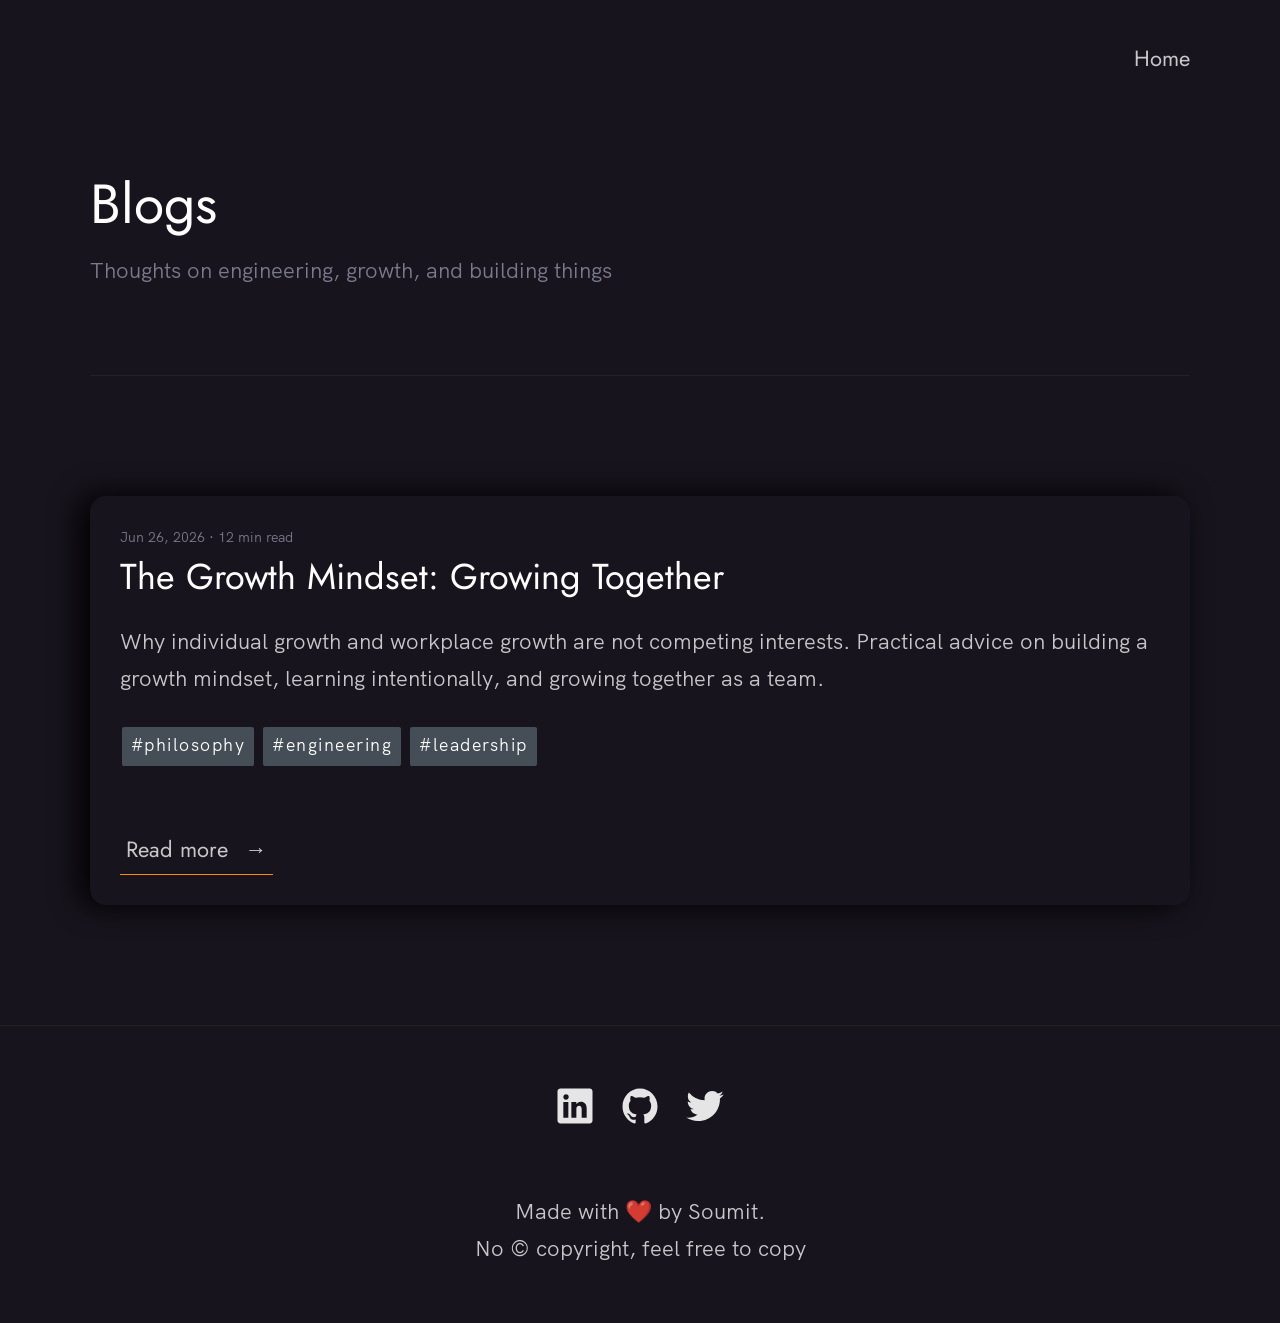
==== public/blog/index.html @ 7aa19f0e "chore: add blogging setup and first blog" ====
<!DOCTYPE html>
<html lang="en">
  <head>
    <meta charset="UTF-8" />
    <meta name="viewport" content="width=device-width, initial-scale=1.0" />
    <title>Blogs - Soumit Das</title>
    <meta name="description" content="Blog posts by Soumit Das on engineering leadership, growth mindset, web development, DevOps, Firebase, React, and more." />
    <link rel="shortcut icon" href="../favicon.ico" type="image/x-icon" />
    <link rel="preload" as="font" href="../static/fonts/HKGrotesk-Regular.woff" type="font/woff" crossorigin="anonymous" />
    <link rel="preload" as="font" href="../static/fonts/Jost-Regular.ttf" type="font/woff" crossorigin="anonymous" />
    <link rel="stylesheet" href="../static/css/style.css" />
  </head>
  <body>
    <header class="header">
      <div class="container">
        <nav class="navbar" role="navigation">
          <ul class="navbar-items">
            <li class="navbar-item">
              <a href="/" class="navbar-link">Home</a>
            </li>
          </ul>
        </nav>
        <div class="page-banner">
          <h1 class="heading-primary">Blogs</h1>
          <p class="subtitle">Thoughts on engineering, growth, and building things</p>
        </div>
      </div>
    </header>
    <main>
      <section>
        <div class="container">
          <div class="blog-posts-list">
            <article class="blog-post-item">
              <header>
                <p class="blog-post-meta">
                  <time datetime="2026-06-26">Jun 26, 2026</time>
                  <span>&middot;</span> 12 min read
                </p>
                <h3>
                  <a href="./growth-mindset-growing-together/" class="blog-post-title">
                    The Growth Mindset: Growing Together
                  </a>
                </h3>
              </header>
              <p class="blog-post-excerpt">
                Why individual growth and workplace growth are not competing interests. Practical advice on building a growth mindset, learning intentionally, and growing together as a team.
              </p>
              <div class="tags">
                <span class="tag tag-small">#philosophy</span>
                <span class="tag tag-small">#engineering</span>
                <span class="tag tag-small">#leadership</span>
              </div>
              <a href="./growth-mindset-growing-together/" class="link-text">
                Read more <span>&rarr;</span>
              </a>
            </article>
          </div>
        </div>
      </section>
    </main>
    <footer class="footer">
      <div class="container">
        <ul class="footer-social-links">
          <li class="footer-social-link-item">
            <a href="https://www.linkedin.com/in/soumitdas99" title="Link to LinkedIn Profile">
              <img src="../static/images/linkedin.svg" class="footer-social-image" alt="LinkedIn" />
            </a>
          </li>
          <li class="footer-social-link-item">
            <a href="https://github.com/soumitdas/" title="Link to Github Profile">
              <img src="../static/images/github.svg" class="footer-social-image" alt="GitHub" />
            </a>
          </li>
          <li class="footer-social-link-item">
            <a href="https://twitter.com/soumitdas99" title="Link to Twitter Profile">
              <img src="../static/images/twitter.svg" class="footer-social-image" alt="Twitter" />
            </a>
          </li>
        </ul>
        <p>
          Made with ❤️ by Soumit. <br />
          No &copy; copyright, feel free to copy
        </p>
      </div>
    </footer>
    <a href="#top" class="back-to-top" title="Back to Top">
      <img src="../static/images/arrow_up.svg" alt="Back to Top" />
    </a>
    <script src="../static/js/main.js"></script>
  </body>
</html>
---- public/static/css/style.css ----
@font-face {
  font-family: "Hk Grotesk";
  font-style: normal;
  font-weight: 400;
  src: url("../fonts/HKGrotesk-Regular.woff") format("woff");
}

@font-face {
  font-family: "Jost";
  font-style: normal;
  font-weight: 400;
  src: url("../fonts/Jost-Regular.ttf") format("woff");
}

:root {
  --font: "Hk Grotesk", sans-serif;
  --font-size-small: 1.8rem;
  --font-size-normal: 2.2rem;
  --font-size-medium: 2.8rem;
  --font-size-medium-1: 3.6rem;
  --font-size-large: 5.5rem;
  --font-size-extra-large: 7.5rem;

  --line-height-normal: 1.7;
  --line-height-small: 1.2;

  --orange: #ff8a00;
  --black: #17141d;
  --white: #fff;
  --white-1: #e5e5e6da;
  --light-dark: #7a7a8c;
  --tag-bg: #454e56;
  --gradient: linear-gradient(90deg, var(--orange), #e52e71);

  --border-bottom: #7a7a8c;
  --border-light: 1px solid rgb(36, 35, 35);

  --container-max-width: 1180px;
  --container-normal-width: 800px;
  --container-medium-width: 700px;
  --container-small-width: 500px;

  --gutter-huge: 12rem;
  --gutter-medium: 6rem;
  --gutter-normal: 3rem;
  --gutter-small: 2.5rem;
  --gutter-small-1: 2.5rem;
  --gutter-extra-small: 2rem;
}

* {
  margin: 0;
  padding: 0;
  box-sizing: inherit;
}

html {
  font-size: 62.5%;
  box-sizing: border-box;
  scroll-behavior: smooth;
  scroll-padding-top: 2.5rem;
}

@media (max-width: 1000px) {
  html {
    font-size: 52%;
  }
}

body {
  font-size: var(--font-size-normal);
  font-family: var(--font);
  font-weight: 400;
  color: var(--white-1);
  line-height: var(--line-height-normal);
  background: var(--black);
  overflow-x: hidden;
}

img {
  object-fit: contain;
  max-width: 100%;
}

.container {
  max-width: var(--container-max-width);
  margin: 0 auto;
}

@media (max-width: 1340px) {
  .container {
    max-width: 1100px;
  }
}

@media (max-width: 1240px) {
  .container {
    padding: 0 var(--gutter-normal);
  }
}
@media (max-width: 600px) {
  .container {
    max-width: 0 var(--gutter-normal);
  }
}

section {
  padding: var(--gutter-huge) 0;
  border-bottom: var(--border-light);
}

/*typography*/
h1,
h2,
h3 {
  font-family: "Jost", sans-serif;
  line-height: var(--line-height-small);
  font-weight: 400;
  color: var(--white);
}

.heading-primary {
  line-height: 1;
  font-size: var(--font-size-extra-large);
  font-weight: 400;
}

h2 {
  font-size: var(--font-size-large);
  margin-bottom: var(--gutter-medium);
}

h2::after {
  content: "";
  display: block;
  height: 2px;
  width: 10rem;
  background: var(--gradient);
  margin: var(--gutter-small) 0;
}

h3 {
  font-size: var(--font-size-medium-1);
  margin-bottom: var(--gutter-small);
}

@media (max-width: 500px) {
  .heading-primary {
    font-size: var(--font-size-large);
  }

  h2 {
    font-size: var(--font-size-medium-1);
  }

  h3 {
    font-size: var(--font-size-medium);
  }
}

p {
  margin: var(--gutter-small-1) 0;
}

/* @media (max-width: 900px) {
 .heading-primary {
    font-size: var(--font-size-large);
  }

  p {
    max-width: var(--container-small-width);
  }
} */

/*nav*/
.navbar {
  display: flex;
  justify-content: flex-end;
  padding: var(--gutter-normal) 0;
}

.navbar-items {
  display: flex;
  list-style: none;
}

.navbar-item:not(:last-child) {
  margin-right: var(--gutter-normal);
}

@media (max-width: 500px) {
  .navbar {
    justify-content: center;
  }
}

/* @media (max-width: 400px) {
  .navbar-item:not(:last-child) {
    margin-right: var(--gutter-normal);
  }
} */

@media (max-width: 300ox) {
  .navbar {
    font-size: var(--font-size-small);
  }
}

.navbar-link {
  position: relative;
  display: inline-block;
  padding: 1rem 0;
  text-decoration: none;
  color: inherit;
}

.navbar-link:hover {
  background: var(--gradient);
  text-shadow: none;
  -webkit-text-fill-color: transparent;
  -webkit-background-clip: text;
  background-clip: text;
}

/* links and button */
a {
  color: var(--white);
  font-weight: 400;
  font-family: "Jost", sans-serif;
  outline: 2px solid transparent;
}

::-moz-focus-inner {
  border: 0;
}

button:focus,
a:focus {
  outline: 2px solid var(--orange);
}

body:not(.user-is-tabbing) button:focus,
body:not(.user-is-tabbing) a:focus {
  outline: none;
}

.link:hover {
  color: var(--orange);
}

.button {
  position: relative;
  display: inline-block;
  padding: 1rem 4.2rem;
  text-decoration: none;
  color: inherit;
  border: 1px solid var(--orange);
  font-weight: 400;
}

.button:focus {
  outline: none;
}

.button::after {
  content: "";
  display: block;
  position: absolute;
  top: 0;
  left: 0;
  right: 100%;
  background: var(--white);
  height: 100%;
  z-index: -1;
  transition: all 0.2s cubic-bezier(1, 0.68, 0.16, 0.9);
}

.button:hover::after,
.button:focus::after {
  right: 0;
  background: var(--gradient);
}

.button-orange {
  background: var(--gradient);
  transition: all 0.2s;
}

.button-orange::after {
  display: none;
}

.button-orange:hover,
.button-orange:focus {
  background: transparent;
}

.link-text {
  position: relative;
  display: inline-block;
  padding: 0.6rem;
  color: inherit;
  text-decoration: none;
  border-bottom: 1px solid var(--orange);
}

.link-text::after {
  content: "";
  display: block;
  position: absolute;
  top: 0;
  left: 0;
  right: 100%;
  background: var(--white);
  height: 100%;
  z-index: -1;
  transition: all 0.2s cubic-bezier(1, 0.68, 0.16, 0.9);
}

.link-text:focus {
  outline: none;
}

.link-text:hover::after,
.link-text:focus:after {
  right: 0;
  background: var(--gradient);
}

.link-text span {
  padding-left: 1rem;
  font-family: sans-serif;
}

/* Skills */
.skills {
  display: flex;
  justify-content: space-between;
}

.skills-icon {
  height: 6.5rem;
  max-width: 18rem;
}

.skills::-webkit-scrollbar {
  width: 10px;
  height: 10px;
}
.skills::-webkit-scrollbar-thumb {
  background: #201c29;
  border-radius: 10px;
  box-shadow: inset 2px 2px 2px hsla(0, 0%, 100%, 0.25),
    inset -2px -2px 2px rgba(0, 0, 0, 0.25);
}

.skills::-webkit-scrollbar-track {
  background: linear-gradient(90deg, #201c29, #201c29 1px, #17141d 0, #17141d);
}

@media (max-width: 1240px) {
  .skills {
    overflow-x: scroll;
    padding: var(--gutter-normal);
  }

  .skills-icon:not(:last-of-type) {
    margin-right: var(--gutter-medium);
  }
}

/* ----- Back to Top ----- */

.back-to-top {
  position: fixed;
  bottom: 4rem;
  right: 4rem;
  display: flex;
  justify-content: center;
  align-items: center;
  height: 5.5rem;
  width: 5.5rem;
  background: var(--gradient);
  border-radius: 50%;
  z-index: 10;
  visibility: hidden;
  transition: all 0.4s;
}

.back-to-top img {
  height: 70%;
}

@media (max-width: 900px) {
  .back-to-top {
    right: 2rem;
  }
}

@media (max-width: 500px) {
  .back-to-top {
    right: 1rem;
  }
}

/* Project Cards */

.project-card {
  padding: var(--gutter-normal);
  border-radius: 16px;
  background: var(--black);
  box-shadow: -1rem 0 3rem #000;
  display: flex;
  align-items: center;
  transition: 0.2s;
  margin: 0;
  scroll-snap-align: start;
  clear: both;
  position: relative;
}

.project-card:hover {
  transform: translateY(-1rem);
}

.project-card:not(:last-child) {
  margin-bottom: var(--gutter-normal);
}

@media (max-width: 900px) {
  .project-card {
    align-items: initial;
    flex-direction: column;
  }
}

.project-image {
  margin-bottom: var(--gutter-normal);
}

/* .project-image img {
  border-top-left-radius: 16px;
  border-top-right-radius: 16px;
} */

.project-text {
  flex: 0 0 30%;
  /* padding: 0 var(--gutter-normal); */
}

.project-text h3:hover {
  background: var(--gradient);
  text-shadow: none;
  -webkit-text-fill-color: transparent;
  -webkit-background-clip: text;
  background-clip: text;
}

.project-text ul {
  list-style-position: inside;
  margin-bottom: var(--gutter-normal);
}

.project-links {
  display: flex;
  align-items: center;
}

.project-source {
  display: block;
  height: 3rem;
  margin-left: var(--gutter-normal);
  transition: all 0.3s;
}

.project-source:hover {
  transform: scale(1.2);
}

@media (min-width: 901px) {
  .project-image {
    flex: 1;
    margin-right: var(--gutter-medium);
    margin-bottom: 0;
  }
  /* .project-image img {
    border-top-left-radius: 16px;
    border-bottom-left-radius: 16px;
  } */

  .project-text {
    flex: 0 0 30%;
    /* padding: var(--gutter-normal) 0; */
  }
}

.show-more-button {
  text-align: center;
  margin-top: var(--gutter-medium);
}

/* Tags */
.tags:not(:last-child) {
  margin-bottom: var(--gutter-normal);
}

.tag {
  display: inline-block;
  border-radius: 3px;
  padding: 0.2em 0.5em 0.3em;
  border-radius: 2px;
  background: var(--tag-bg);
  color: var(--white);
  font-weight: 600;
  letter-spacing: 0.1ch;
  margin: 0.25em 0.1em;
}

.tag-small {
  font-size: 0.8em;
  display: inline-block;
  letter-spacing: 0.15ch;
  font-weight: 400;
}

.tag-large {
  font-size: 1.2em;
  border-radius: 4px;
}

.tag-javascript {
  background: #f0db4f;
  color: black;
}

.tag-vue {
  background: #41b883;
  color: #35495e;
}

.tag-node {
  background: #026e00;
  color: white;
}

.tag-mongo {
  background: #13aa52;
  color: #ececea;
}

.tag-purple {
  color: white;
  background: #6675e0;
}

.tag-react {
  color: #00d8ff;
  background: #222;
}

.tag-firebase {
  background: #ffcb2b;
  color: #12181a;
}

.tag-danger {
  background: hsl(348, 100%, 61%);
  color: #fff;
}

/* Blog cards */
.blogs-list {
  display: flex;
  padding: var(--gutter-small);
  overflow-x: auto;
}

.blogs-list::-webkit-scrollbar {
  width: 10px;
  height: 10px;
}
.blogs-list::-webkit-scrollbar-thumb {
  background: #201c29;
  border-radius: 10px;
  box-shadow: inset 2px 2px 2px hsla(0, 0%, 100%, 0.25),
    inset -2px -2px 2px rgba(0, 0, 0, 0.25);
}

.blogs-list::-webkit-scrollbar-track {
  background: linear-gradient(90deg, #201c29, #201c29 1px, #17141d 0, #17141d);
}

.card {
  height: 550px;
  width: 400px;
  min-width: 350px;
  padding: var(--gutter-normal);
  border-radius: 16px;
  background: var(--black);
  box-shadow: -1rem 0 3rem #000;
  display: flex;
  flex-direction: column;
  transition: 0.2s;
  margin: 0;
  scroll-snap-align: start;
  clear: both;
  position: relative;
}

@media (max-width: 1000px) {
  .card {
    height: 450px;
    width: 300px;
  }
}

.card .buttons {
  margin: 0.5rem 0;
}
.card .button {
  font-size: 14px;
}

.card:focus-within ~ .card,
.card:hover ~ .card {
  transform: translateX(130px);
}

.card:hover {
  transform: translateY(-1rem);
}

.card:not(:first-child) {
  margin-left: -130px;
}

.card-header {
  margin-bottom: 1rem;
}

.card-header p {
  font-size: 14px;
  margin: 0 0 1rem;
  color: var(--light-dark);
}

.card-header h3 {
  margin: 0.25rem 0 auto;
  text-decoration: none;
  border: 0;
  display: inline-block;
}

.card-header h3:hover {
  background: var(--gradient);
  text-shadow: none;
  -webkit-text-fill-color: transparent;
  -webkit-background-clip: text;
  background-clip: text;
}

.card-header h3 span {
  -webkit-text-fill-color: initial;
}

.card-title-link {
  color: inherit;
  text-decoration: none;
}

.card-content {
  margin-top: 1rem;
  margin-bottom: auto;
}

.card-content p {
  margin: 0 0 1rem;
}

/* .header {
  height: 100vh;
} */

.home-banner {
  display: flex;
  padding: var(--gutter-huge) 0;
  border-bottom: var(--border-light);
}

.banner-text {
  flex: 1;
}

.banner-image {
  flex: 0 0 30%;
  max-width: 30rem;
  max-height: 30rem;
  align-items: center;
  margin: 0 var(--gutter-huge);
  border-radius: 9999px;
  background: var(--gradient);
}

.banner-image img {
  display: block;
  margin: 0 auto;
  /* box-shadow: 0 1px 3px 0 rgba(0, 0, 0, 0.1), 0 1px 2px 0 rgba(0, 0, 0, 0.06);
  border-width: 4px;
  border-color: rgba(255, 255, 255, 1); */
  border-radius: 9999px;
}

@media (max-width: 900px) {
  .home-banner {
    align-items: initial;
    flex-direction: column;
  }

  .banner-image {
    margin: 0 auto;
    margin-bottom: var(--gutter-medium);
  }
}

/* Footer */
.footer {
  text-align: center;
  padding: var(--gutter-normal) 0;
}

.footer-social-links {
  display: flex;
  justify-content: center;
  padding: var(--gutter-normal) 0;
  list-style: none;
}

.footer-social-link-item:not(:last-of-type) {
  margin-right: var(--gutter-small);
}

.footer-social-image {
  height: 4rem;
}

.footer-github-buttons {
  display: flex;
  justify-content: center;
}

.footer-github-buttons iframe {
  height: 2.5rem;
  width: 84px;
  transform: translateY(3px);
}

/* Blog list page */
.page-banner {
  padding: var(--gutter-medium) 0;
  border-bottom: var(--border-light);
}

.page-banner .heading-primary {
  font-size: var(--font-size-large);
}

.page-banner .subtitle {
  font-size: var(--font-size-normal);
  color: var(--light-dark);
  margin-top: var(--gutter-extra-small);
}

.blog-posts-list {
  display: flex;
  flex-direction: column;
  gap: var(--gutter-normal);
}

.blog-post-item {
  padding: var(--gutter-normal);
  border-radius: 16px;
  background: var(--black);
  box-shadow: -1rem 0 3rem #000;
  transition: 0.2s;
}

.blog-post-item:hover {
  transform: translateY(-0.5rem);
}

.blog-post-meta {
  font-size: 14px;
  color: var(--light-dark);
  margin: 0 0 0.5rem;
}

.blog-post-title {
  text-decoration: none;
  color: var(--white);
  display: inline-block;
}

.blog-post-title:hover {
  background: var(--gradient);
  text-shadow: none;
  -webkit-text-fill-color: transparent;
  -webkit-background-clip: text;
  background-clip: text;
}

.blog-post-excerpt {
  color: var(--white-1);
  margin: var(--gutter-small-1) 0;
}

.blog-post-item .link-text {
  margin-top: var(--gutter-small-1);
  display: inline-block;
}

/* Blog article / detail page */
.container-narrow {
  max-width: var(--container-normal-width);
  margin: 0 auto;
}

.blog-article {
  padding: var(--gutter-medium) 0;
}

@media (max-width: 600px) {
  .blog-article {
    padding: var(--gutter-normal) 0;
  }
}

.blog-article-header {
  margin-bottom: var(--gutter-medium);
  border-bottom: var(--border-light);
  padding-bottom: var(--gutter-normal);
}

/* Table of Contents */
.toc {
  margin-bottom: var(--gutter-normal);
  padding: 1.6rem 2rem;
  border-radius: 12px;
  background: #1f1b29;
  border: var(--border-light);
}

.toc ol {
  list-style: none;
  counter-reset: toc;
  margin: 0;
  padding: 0;
}

.toc ol li {
  position: relative;
  padding-left: 2rem;
}

.toc ol li::before {
  counter-increment: toc;
  content: counter(toc, decimal-leading-zero);
  position: absolute;
  left: 0;
  top: 0;
  font-size: 1.2rem;
  color: var(--light-dark);
  font-variant-numeric: tabular-nums;
}

.toc li:not(:last-child) {
  margin-bottom: 0.8rem;
}

.toc a {
  text-decoration: none;
  color: var(--light-dark);
  font-family: var(--font);
  font-size: 1.6rem;
  line-height: 1.4;
  border-bottom: 1px solid transparent;
  transition: color 0.2s, border-color 0.2s;
}

.toc a:hover,
.toc a:focus {
  color: var(--white);
  border-bottom-color: var(--orange);
}

.toc-desktop {
  display: none;
}

.toc-mobile {
  display: block;
}

.toc-mobile summary {
  cursor: pointer;
  color: var(--white);
  font-size: var(--font-size-normal);
  font-weight: 400;
}

.toc-mobile summary::-webkit-details-marker {
  color: var(--orange);
}

@media (min-width: 1100px) {
  .blog-article .container-narrow {
    max-width: calc(var(--container-normal-width) + 24rem);
  }

  .blog-article-layout {
    display: grid;
    grid-template-columns: 18rem minmax(0, var(--container-normal-width));
    column-gap: 6rem;
    align-items: start;
  }

  .blog-article-header {
    grid-column: 1 / -1;
    max-width: none;
  }

  .blog-article-content {
    grid-column: 2;
    display: block;
  }

  .blog-article-content > h2:first-of-type {
    margin-top: 0;
  }

  .toc-desktop {
    display: block;
    grid-column: 1;
    grid-row: 2;
    align-self: start;
    position: sticky;
    width: 18rem;
    max-height: calc(100vh - 8rem);
    overflow-y: auto;
    background: transparent;
    border: none;
    padding: 0;
    top: 2rem;
  }

  .toc-desktop::before {
    content: "";
    display: block;
    width: 1px;
    height: 100%;
    background: var(--border-light);
    position: absolute;
    left: 0;
    top: 0;
  }

  .toc-desktop ol {
    padding-left: 1.6rem;
  }

  .toc-desktop a {
    display: block;
  }

  .toc-mobile {
    display: none;
  }
}

.blog-article-header h1 {
  font-size: var(--font-size-large);
  margin-top: var(--gutter-small);
}

.blog-article-content h2 {
  font-size: var(--font-size-medium-1);
  margin-top: var(--gutter-medium);
  margin-bottom: var(--gutter-small);
  scroll-margin-top: 3rem;
}

.blog-article-content h2::after {
  width: 6rem;
}

.blog-article-content h2:target {
  color: var(--orange);
}

.blog-article-content p {
  margin: var(--gutter-small-1) 0;
  line-height: var(--line-height-normal);
}

.blog-article-content ul,
.blog-article-content ol {
  margin: var(--gutter-small-1) 0;
  padding-left: var(--gutter-normal);
}

.blog-article-content li {
  margin-bottom: 0.5rem;
}

.blog-article-content pre {
  background: #1a1a2e;
  border-radius: 8px;
  padding: var(--gutter-normal);
  overflow-x: auto;
  margin: var(--gutter-small-1) 0;
  font-size: var(--font-size-small);
  line-height: 1.5;
}

.blog-article-content code {
  font-family: "SF Mono", "Fira Code", "Fira Mono", monospace;
  font-size: 0.9em;
}

.blog-article-content p code {
  background: #1a1a2e;
  padding: 0.2em 0.4em;
  border-radius: 4px;
}

.blog-article-footer-note {
  margin-top: var(--gutter-medium);
  padding-top: var(--gutter-normal);
  border-top: var(--border-light);
  font-size: var(--font-size-small);
  color: var(--light-dark);
}

.blog-article-footer-note a {
  color: var(--orange);
}

@media (max-width: 600px) {
  .blog-article-header h1 {
    font-size: var(--font-size-medium-1);
  }
}
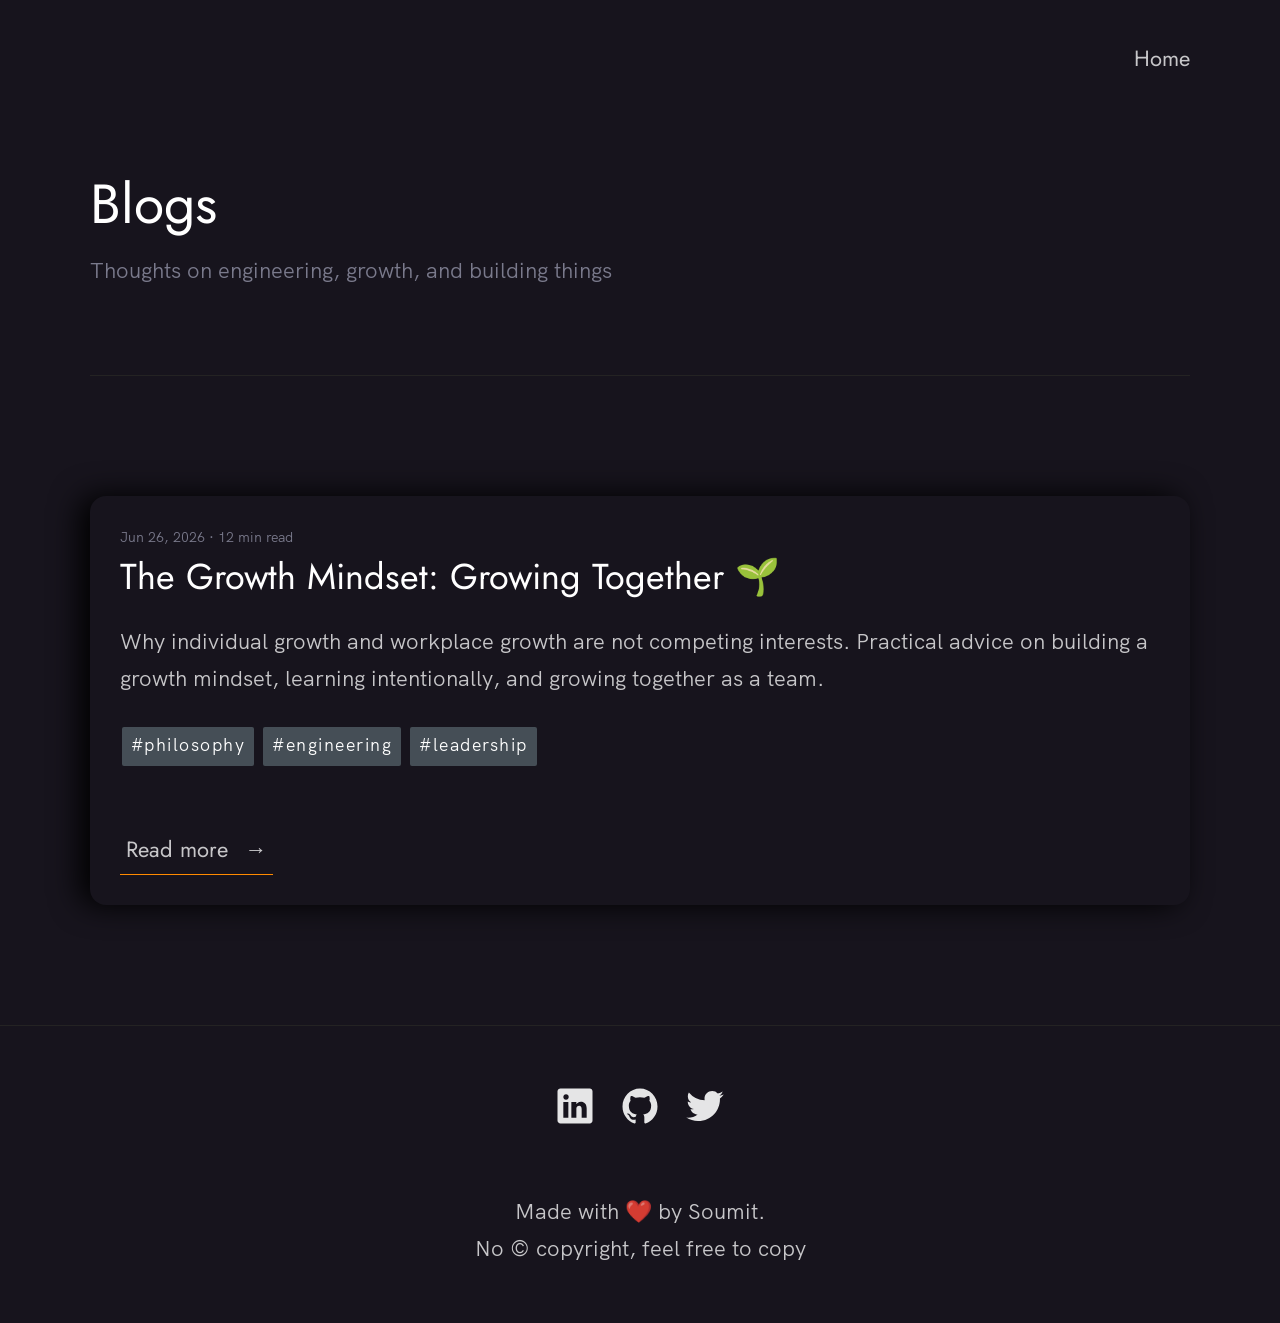
==== commit 7a82182d: "chore: add basic og tags" ====
--- a/public/blog/index.html
+++ b/public/blog/index.html
@@ -4,7 +4,15 @@
     <meta charset="UTF-8" />
     <meta name="viewport" content="width=device-width, initial-scale=1.0" />
     <title>Blogs - Soumit Das</title>
-    <meta name="description" content="Blog posts by Soumit Das on engineering leadership, growth mindset, web development, DevOps, Firebase, React, and more." />
+    <meta name="description" content="Blog posts by Soumit Das on engineering leadership, growth mindset, LLM, AI Coding, AI Workflows, TypeScript, NestJS, MongoDB, AWS etc" />
+    <link rel="canonical" href="https://www.soumitdas.com/blog/" />
+    <meta property="og:title" content="Blogs - Soumit Das" />
+    <meta property="og:description" content="Blog posts by Soumit Das on engineering leadership, growth mindset, LLM, AI Coding, AI Workflows, TypeScript, NestJS, MongoDB, AWS etc" />
+    <meta property="og:type" content="website" />
+    <meta property="og:url" content="https://www.soumitdas.com/blog/" />
+    <meta name="twitter:card" content="summary_large_image" />
+    <meta name="twitter:title" content="Blogs - Soumit Das" />
+    <meta name="twitter:description" content="Blog posts by Soumit Das on engineering leadership, growth mindset, LLM, AI Coding, AI Workflows, TypeScript, NestJS, MongoDB, AWS etc" />
     <link rel="shortcut icon" href="../favicon.ico" type="image/x-icon" />
     <link rel="preload" as="font" href="../static/fonts/HKGrotesk-Regular.woff" type="font/woff" crossorigin="anonymous" />
     <link rel="preload" as="font" href="../static/fonts/Jost-Regular.ttf" type="font/woff" crossorigin="anonymous" />
@@ -39,6 +47,7 @@
                 <h3>
                   <a href="./growth-mindset-growing-together/" class="blog-post-title">
                     The Growth Mindset: Growing Together
+                    <span>🌱</span>
                   </a>
                 </h3>
               </header>
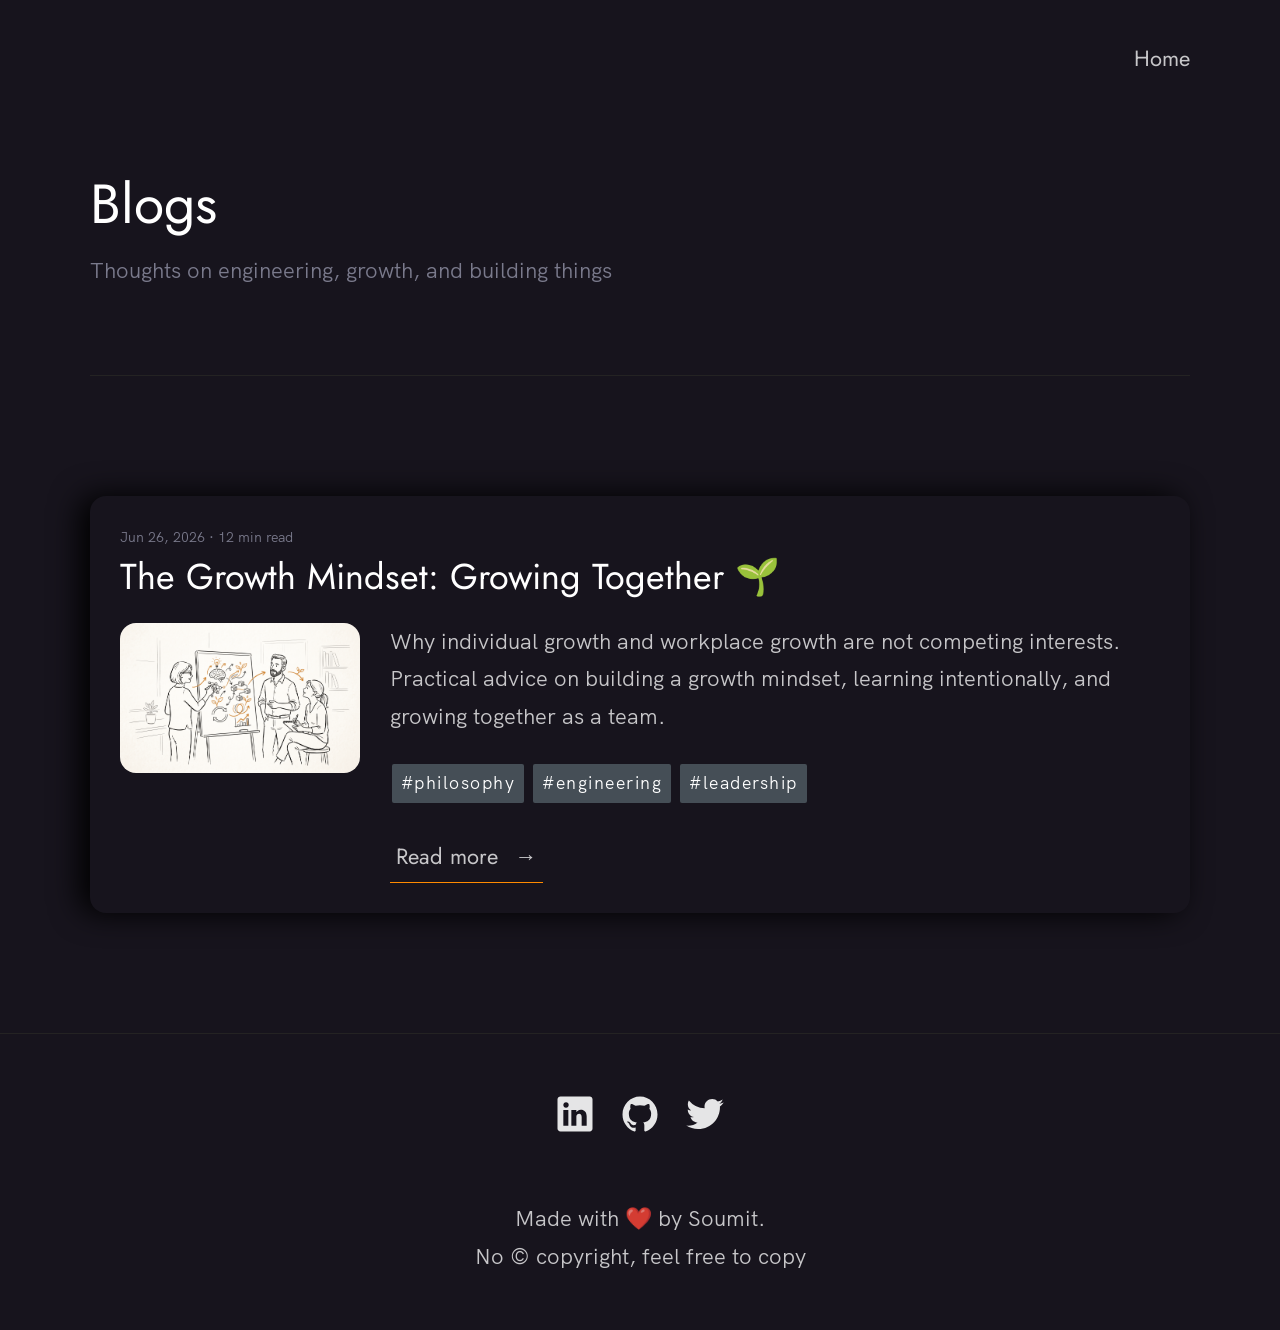
==== commit c89e6c58: "chore: add image and fix layout" ====
--- a/public/blog/index.html
+++ b/public/blog/index.html
@@ -10,9 +10,11 @@
     <meta property="og:description" content="Blog posts by Soumit Das on engineering leadership, growth mindset, LLM, AI Coding, AI Workflows, TypeScript, NestJS, MongoDB, AWS etc" />
     <meta property="og:type" content="website" />
     <meta property="og:url" content="https://www.soumitdas.com/blog/" />
+    <meta property="og:image" content="https://www.soumitdas.com/static/images/blogs/gm_cover.png" />
     <meta name="twitter:card" content="summary_large_image" />
     <meta name="twitter:title" content="Blogs - Soumit Das" />
     <meta name="twitter:description" content="Blog posts by Soumit Das on engineering leadership, growth mindset, LLM, AI Coding, AI Workflows, TypeScript, NestJS, MongoDB, AWS etc" />
+    <meta name="twitter:image" content="https://www.soumitdas.com/static/images/blogs/gm_cover.png" />
     <link rel="shortcut icon" href="../favicon.ico" type="image/x-icon" />
     <link rel="preload" as="font" href="../static/fonts/HKGrotesk-Regular.woff" type="font/woff" crossorigin="anonymous" />
     <link rel="preload" as="font" href="../static/fonts/Jost-Regular.ttf" type="font/woff" crossorigin="anonymous" />
@@ -51,13 +53,20 @@
                   </a>
                 </h3>
               </header>
-              <p class="blog-post-excerpt">
-                Why individual growth and workplace growth are not competing interests. Practical advice on building a growth mindset, learning intentionally, and growing together as a team.
-              </p>
-              <div class="tags">
-                <span class="tag tag-small">#philosophy</span>
-                <span class="tag tag-small">#engineering</span>
-                <span class="tag tag-small">#leadership</span>
+              <div class="blog-post-preview">
+                <figure class="blog-post-image">
+                  <img src="../static/images/blogs/gm_cover.png" alt="Sketch representing growth mindset and shared learning" />
+                </figure>
+                <div class="blog-post-body">
+                  <p class="blog-post-excerpt">
+                    Why individual growth and workplace growth are not competing interests. Practical advice on building a growth mindset, learning intentionally, and growing together as a team.
+                  </p>
+                  <div class="tags">
+                    <span class="tag tag-small">#philosophy</span>
+                    <span class="tag tag-small">#engineering</span>
+                    <span class="tag tag-small">#leadership</span>
+                  </div>
+                </div>
               </div>
               <a href="./growth-mindset-growing-together/" class="link-text">
                 Read more <span>&rarr;</span>
--- a/public/static/css/style.css
+++ b/public/static/css/style.css
@@ -788,6 +788,41 @@
   transform: translateY(-0.5rem);
 }
 
+.blog-post-preview {
+  margin-top: var(--gutter-small-1);
+}
+
+@media (min-width: 700px) {
+  .blog-post-preview {
+    display: flex;
+    align-items: flex-start;
+    gap: var(--gutter-normal);
+  }
+}
+
+.blog-post-image {
+  margin-bottom: var(--gutter-normal);
+}
+
+@media (min-width: 700px) {
+  .blog-post-image {
+    flex: 0 0 24rem;
+    margin-bottom: 0;
+  }
+}
+
+.blog-post-image img,
+.blog-article-image img {
+  display: block;
+  width: 100%;
+  object-fit: cover;
+  border-radius: 16px;
+}
+
+.blog-post-image img {
+  aspect-ratio: 16 / 10;
+}
+
 .blog-post-meta {
   font-size: 14px;
   color: var(--light-dark);
@@ -810,12 +845,18 @@
 
 .blog-post-excerpt {
   color: var(--white-1);
-  margin: var(--gutter-small-1) 0;
+  margin: 0 0 var(--gutter-small-1);
 }
 
 .blog-post-item .link-text {
   margin-top: var(--gutter-small-1);
   display: inline-block;
+}
+
+@media (min-width: 700px) {
+  .blog-post-item .link-text {
+    margin-left: calc(24rem + var(--gutter-normal));
+  }
 }
 
 /* Blog article / detail page */
@@ -857,17 +898,17 @@
 }
 
 .toc ol li {
-  position: relative;
-  padding-left: 2rem;
+  display: grid;
+  grid-template-columns: 2.4rem minmax(0, 1fr);
+  column-gap: 0.8rem;
+  align-items: baseline;
 }
 
 .toc ol li::before {
   counter-increment: toc;
   content: counter(toc, decimal-leading-zero);
-  position: absolute;
-  left: 0;
-  top: 0;
   font-size: 1.2rem;
+  line-height: 1.4;
   color: var(--light-dark);
   font-variant-numeric: tabular-nums;
 }
@@ -877,6 +918,7 @@
 }
 
 .toc a {
+  min-width: 0;
   text-decoration: none;
   color: var(--light-dark);
   font-family: var(--font);
@@ -928,8 +970,13 @@
     max-width: none;
   }
 
+  .blog-article-cover {
+    grid-column: 1 / -1;
+  }
+
   .blog-article-content {
     grid-column: 2;
+    grid-row: 3;
     display: block;
   }
 
@@ -940,7 +987,7 @@
   .toc-desktop {
     display: block;
     grid-column: 1;
-    grid-row: 2;
+    grid-row: 3;
     align-self: start;
     position: sticky;
     width: 18rem;
@@ -981,6 +1028,14 @@
   margin-top: var(--gutter-small);
 }
 
+.blog-article-image {
+  margin: var(--gutter-normal) 0;
+}
+
+.blog-article-cover {
+  margin: 0 0 var(--gutter-medium);
+}
+
 .blog-article-content h2 {
   font-size: var(--font-size-medium-1);
   margin-top: var(--gutter-medium);
